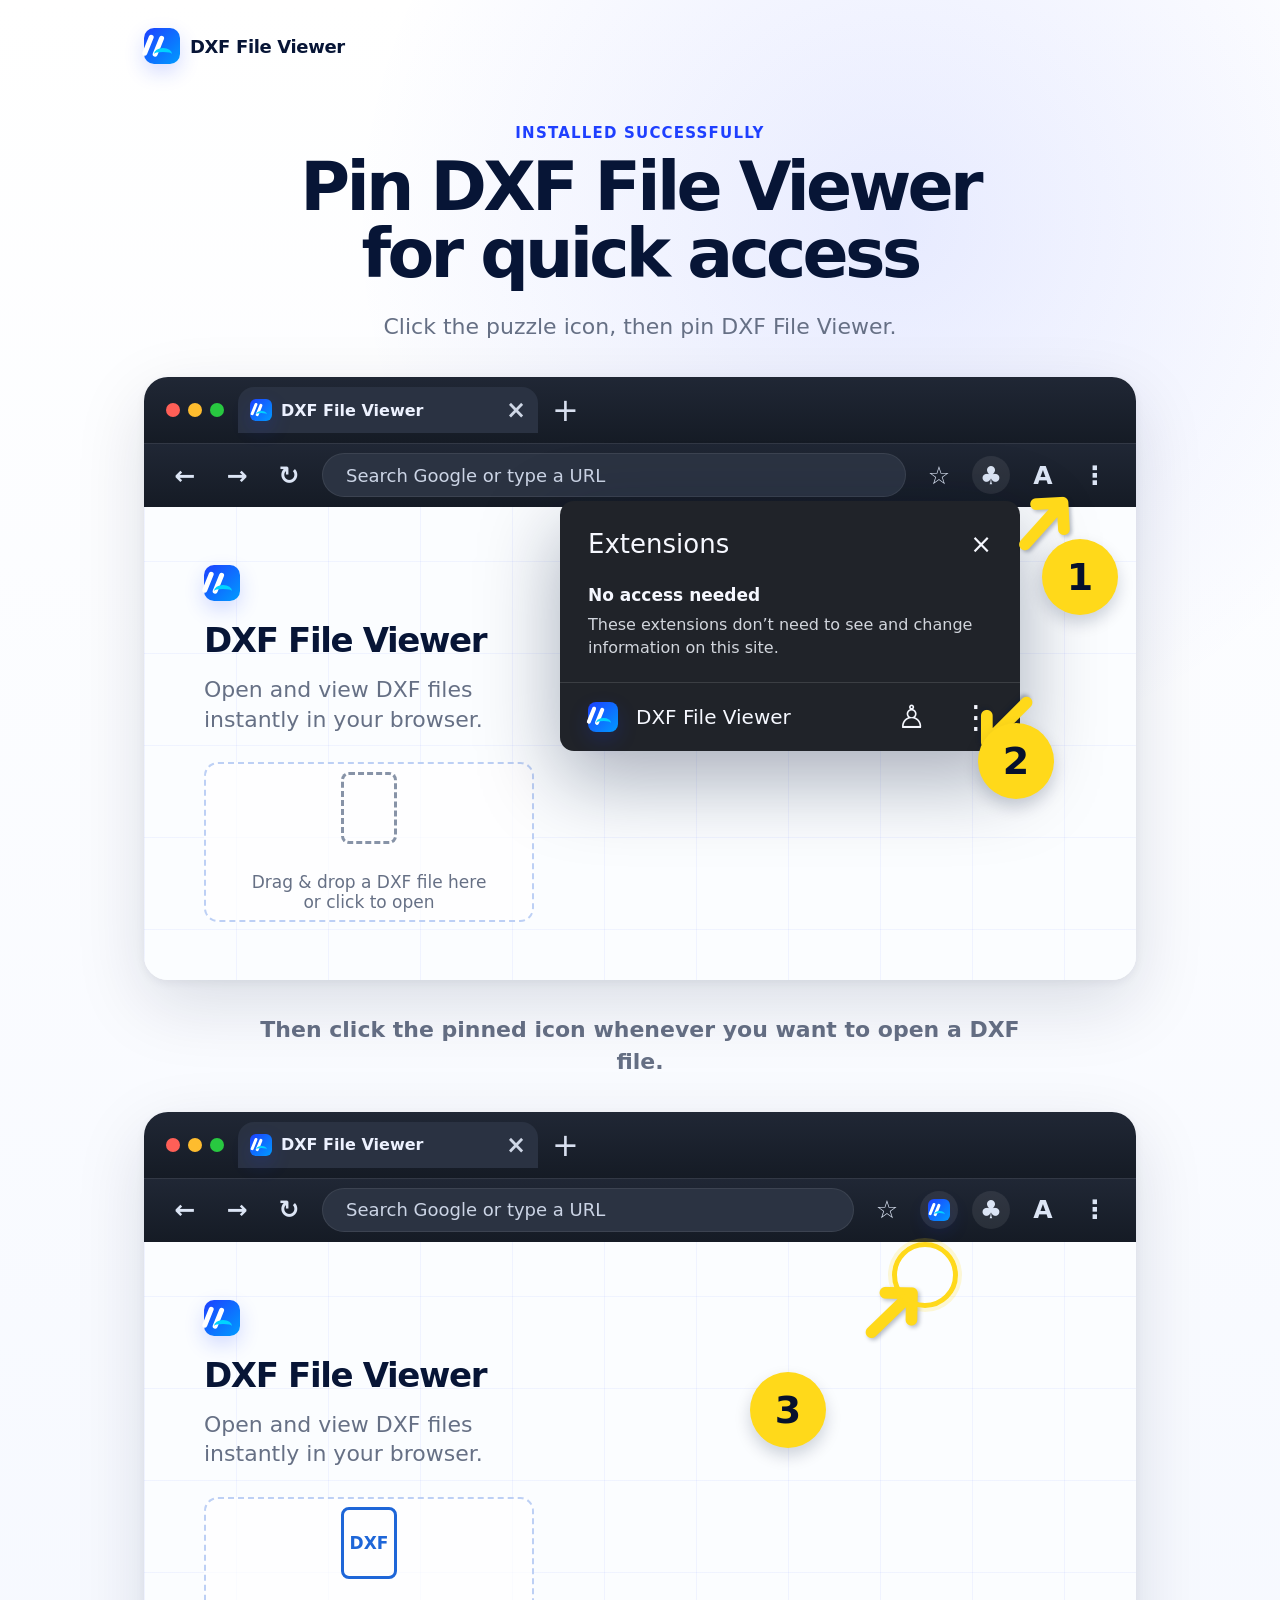
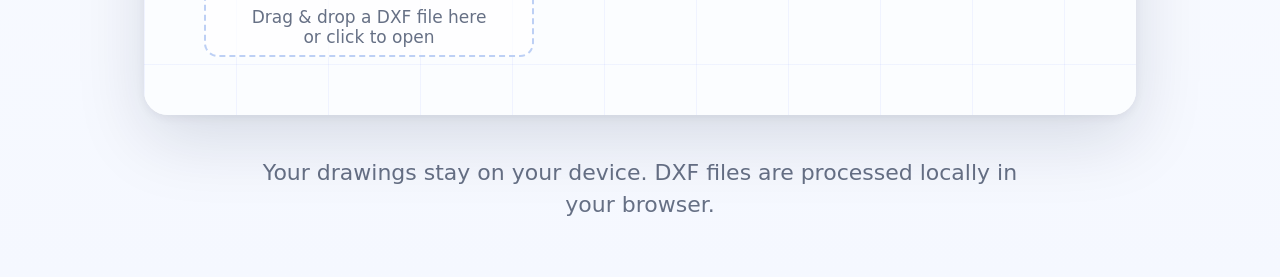
==== welcome/index.html @ 1ba6c3dc "Add DXF File Viewer welcome page" ====
<!doctype html>
<html lang="en">
  <head>
    <meta charset="utf-8" />
    <meta name="viewport" content="width=device-width, initial-scale=1" />
    <meta
      name="description"
      content="Pin DXF File Viewer in Chrome and open DXF drawings faster."
    />
    <title>DXF File Viewer is ready</title>
    <link rel="stylesheet" href="./styles.css" />
  </head>
  <body>
    <main class="page">
      <header class="topbar" aria-label="DXF File Viewer">
        <span class="app-icon" aria-hidden="true"></span>
        <span class="topbar__name">DXF File Viewer</span>
      </header>

      <section class="hero" aria-labelledby="welcome-title">
        <p class="eyebrow">Installed successfully</p>
        <h1 id="welcome-title">Pin DXF File Viewer for quick access</h1>
        <p class="subtitle">
          Click the puzzle icon, then pin DXF File Viewer.
        </p>
      </section>

      <section class="steps" aria-label="How to pin DXF File Viewer">
        <figure class="step" aria-label="Click the puzzle icon, then pin DXF File Viewer">
          <div class="browser browser--menu">
            <div class="chrome-frame">
              <div class="traffic-lights">
                <span></span>
                <span></span>
                <span></span>
              </div>
              <div class="tab">
                <span class="app-icon app-icon--tiny"></span>
                <span>DXF File Viewer</span>
                <span class="tab__close">×</span>
              </div>
              <span class="new-tab">+</span>
            </div>

            <div class="toolbar">
              <span class="nav">←</span>
              <span class="nav">→</span>
              <span class="nav">↻</span>
              <div class="address">Search Google or type a URL</div>
              <span class="toolbar-icon">☆</span>
              <span class="toolbar-icon toolbar-icon--puzzle">♣</span>
              <span class="toolbar-icon">A</span>
              <span class="toolbar-icon">⋮</span>
            </div>

            <div class="mock-page">
              <div class="mock-page__copy">
                <span class="app-icon"></span>
                <h2>DXF File Viewer</h2>
                <p>Open and view DXF files instantly in your browser.</p>
                <div class="drop-card">
                  <span class="file-glyph"></span>
                  <span>Drag &amp; drop a DXF file here<br />or click to open</span>
                </div>
              </div>
            </div>

            <div class="extensions-menu">
              <div class="extensions-menu__title">
                <span>Extensions</span>
                <span>×</span>
              </div>
              <strong>No access needed</strong>
              <p>These extensions don’t need to see and change information on this site.</p>
              <div class="extension-row">
                <span class="app-icon app-icon--small"></span>
                <span>DXF File Viewer</span>
                <span class="pin-icon">♙</span>
                <span class="kebab">⋮</span>
              </div>
            </div>

            <span class="arrow arrow--one">➜</span>
            <span class="badge badge--one">1</span>
            <span class="arrow arrow--two">➜</span>
            <span class="badge badge--two">2</span>
          </div>
        </figure>

        <p class="step-caption">
          Then click the pinned icon whenever you want to open a DXF file.
        </p>

        <figure class="step" aria-label="Click the pinned DXF File Viewer icon">
          <div class="browser browser--pinned">
            <div class="chrome-frame">
              <div class="traffic-lights">
                <span></span>
                <span></span>
                <span></span>
              </div>
              <div class="tab">
                <span class="app-icon app-icon--tiny"></span>
                <span>DXF File Viewer</span>
                <span class="tab__close">×</span>
              </div>
              <span class="new-tab">+</span>
            </div>

            <div class="toolbar">
              <span class="nav">←</span>
              <span class="nav">→</span>
              <span class="nav">↻</span>
              <div class="address">Search Google or type a URL</div>
              <span class="toolbar-icon">☆</span>
              <span class="toolbar-icon toolbar-icon--app">
                <span class="app-icon app-icon--tiny"></span>
              </span>
              <span class="toolbar-icon toolbar-icon--puzzle">♣</span>
              <span class="toolbar-icon">A</span>
              <span class="toolbar-icon">⋮</span>
            </div>

            <div class="mock-page mock-page--wide">
              <div class="mock-page__copy">
                <span class="app-icon"></span>
                <h2>DXF File Viewer</h2>
                <p>Open and view DXF files instantly in your browser.</p>
                <div class="drop-card">
                  <span class="file-glyph file-glyph--dxf">DXF</span>
                  <span>Drag &amp; drop a DXF file here<br />or click to open</span>
                </div>
              </div>
            </div>

            <span class="arrow arrow--three">➜</span>
            <span class="badge badge--three">3</span>
            <span class="highlight-ring"></span>
          </div>
        </figure>
      </section>

      <footer class="privacy-note">
        Your drawings stay on your device. DXF files are processed locally in
        your browser.
      </footer>
    </main>
  </body>
</html>
---- welcome/styles.css ----
:root {
  color: #071536;
  background: #f7f9ff;
  font-family:
    Inter, ui-sans-serif, system-ui, -apple-system, BlinkMacSystemFont, "Segoe UI",
    sans-serif;
}

* {
  box-sizing: border-box;
}

body {
  margin: 0;
  min-width: 320px;
  background:
    radial-gradient(circle at 70% 12%, rgba(30, 63, 255, 0.1), transparent 34rem),
    linear-gradient(180deg, #ffffff 0%, #f5f8ff 100%);
}

.page {
  width: min(100%, 1040px);
  margin: 0 auto;
  padding: 24px 24px 56px;
}

.topbar {
  display: flex;
  align-items: center;
  gap: 10px;
  min-height: 44px;
}

.topbar__name {
  font-size: 18px;
  font-weight: 800;
  letter-spacing: -0.02em;
}

.hero {
  max-width: 760px;
  margin: 56px auto 34px;
  text-align: center;
}

.eyebrow {
  margin: 0 0 12px;
  color: #1e3fff;
  font-size: 15px;
  font-weight: 800;
  letter-spacing: 0.08em;
  text-transform: uppercase;
}

h1 {
  margin: 0;
  color: #071536;
  font-size: clamp(42px, 6vw, 68px);
  line-height: 0.98;
  font-weight: 900;
  letter-spacing: -0.055em;
}

.subtitle,
.step-caption,
.privacy-note {
  color: #667085;
  font-size: clamp(18px, 2vw, 22px);
  line-height: 1.45;
}

.subtitle {
  margin: 24px auto 0;
}

.steps {
  display: grid;
  gap: 34px;
}

.step {
  position: relative;
  margin: 0;
  border-radius: 24px;
  overflow: hidden;
  background: #ffffff;
  box-shadow:
    0 24px 70px rgba(7, 21, 54, 0.13),
    0 3px 10px rgba(7, 21, 54, 0.06);
}

.step-caption {
  margin: 0 auto;
  max-width: 760px;
  text-align: center;
  font-weight: 700;
}

.privacy-note {
  margin: 42px auto 0;
  max-width: 760px;
  text-align: center;
}

.app-icon {
  position: relative;
  display: inline-block;
  width: 36px;
  height: 36px;
  flex: 0 0 auto;
  border-radius: 10px;
  background: linear-gradient(135deg, #1e3fff 0%, #009bff 100%);
  box-shadow: 0 8px 20px rgba(30, 63, 255, 0.18);
}

.app-icon::before,
.app-icon::after {
  position: absolute;
  content: "";
  background: #ffffff;
}

.app-icon::before {
  top: 8px;
  left: 16px;
  width: 5px;
  height: 22px;
  border-radius: 4px;
  transform: rotate(22deg);
  transform-origin: top center;
  box-shadow: -10px 3px 0 #ffffff;
}

.app-icon::after {
  top: 20px;
  left: 10px;
  width: 18px;
  height: 8px;
  border-top: 4px solid #00d4ff;
  border-radius: 50% 50% 0 0;
  background: transparent;
}

.app-icon--small {
  width: 30px;
  height: 30px;
  border-radius: 8px;
}

.app-icon--tiny {
  width: 22px;
  height: 22px;
  border-radius: 6px;
}

.app-icon--small::before {
  top: 6px;
  left: 13px;
  width: 4px;
  height: 18px;
  box-shadow: -8px 2px 0 #ffffff;
}

.app-icon--small::after {
  top: 16px;
  left: 8px;
  width: 15px;
  height: 7px;
  border-top-width: 3px;
}

.app-icon--tiny::before {
  top: 5px;
  left: 10px;
  width: 3px;
  height: 13px;
  box-shadow: -5px 1px 0 #ffffff;
}

.app-icon--tiny::after {
  top: 12px;
  left: 6px;
  width: 11px;
  height: 5px;
  border-top-width: 2px;
}

.browser {
  position: relative;
  min-height: 560px;
  overflow: hidden;
  background:
    linear-gradient(90deg, rgba(30, 63, 255, 0.05) 1px, transparent 1px) 0 0 / 92px
      92px,
    linear-gradient(rgba(30, 63, 255, 0.05) 1px, transparent 1px) 0 0 / 92px
      92px,
    #fbfdff;
}

.chrome-frame,
.toolbar {
  display: flex;
  align-items: center;
  color: #edf2ff;
  background: linear-gradient(180deg, #202735 0%, #151b25 100%);
}

.chrome-frame {
  gap: 14px;
  height: 66px;
  padding: 0 22px;
}

.traffic-lights {
  display: flex;
  gap: 8px;
}

.traffic-lights span {
  width: 14px;
  height: 14px;
  border-radius: 50%;
}

.traffic-lights span:nth-child(1) {
  background: #ff5f57;
}

.traffic-lights span:nth-child(2) {
  background: #febc2e;
}

.traffic-lights span:nth-child(3) {
  background: #28c840;
}

.tab {
  display: flex;
  align-items: center;
  gap: 9px;
  width: 300px;
  height: 46px;
  padding: 0 12px;
  border-radius: 16px 16px 0 0;
  color: #edf2ff;
  background: #2a3242;
  font-size: 16px;
  font-weight: 600;
}

.tab__close {
  margin-left: auto;
  color: #cfd7e6;
  font-size: 24px;
}

.new-tab {
  color: #d8dfef;
  font-size: 32px;
}

.toolbar {
  gap: 14px;
  height: 64px;
  padding: 0 22px;
  box-shadow: 0 1px 0 rgba(255, 255, 255, 0.08) inset;
}

.nav,
.toolbar-icon {
  display: grid;
  place-items: center;
  width: 38px;
  height: 38px;
  color: #dce5f5;
  font-size: 25px;
  font-weight: 800;
}

.address {
  display: flex;
  align-items: center;
  height: 44px;
  flex: 1;
  padding: 0 24px;
  border-radius: 24px;
  color: #cbd4e5;
  background: #2b3342;
  font-size: 18px;
  box-shadow: 0 0 0 1px rgba(255, 255, 255, 0.08) inset;
}

.toolbar-icon--puzzle,
.toolbar-icon--app {
  border-radius: 50%;
  background: rgba(255, 255, 255, 0.08);
}

.mock-page {
  min-height: 430px;
  padding: 58px 60px;
  color: #071536;
}

.mock-page__copy {
  max-width: 360px;
}

.mock-page h2 {
  margin: 18px 0 16px;
  font-size: 34px;
  line-height: 1.05;
  letter-spacing: -0.04em;
}

.mock-page p {
  margin: 0 0 28px;
  color: #667085;
  font-size: 22px;
  line-height: 1.35;
}

.drop-card {
  display: grid;
  place-items: center;
  gap: 12px;
  width: 330px;
  min-height: 160px;
  border: 2px dashed #bdd0f5;
  border-radius: 14px;
  color: #667085;
  text-align: center;
  font-size: 17px;
  background: rgba(255, 255, 255, 0.65);
}

.file-glyph {
  display: block;
  width: 56px;
  height: 72px;
  border: 3px dashed #8793a7;
  border-radius: 8px;
}

.file-glyph--dxf {
  display: grid;
  place-items: center;
  border-style: solid;
  border-color: #1e66d8;
  color: #1e66d8;
  font-weight: 900;
}

.extensions-menu {
  position: absolute;
  top: 124px;
  right: 116px;
  width: 460px;
  padding: 28px;
  border-radius: 14px;
  color: #f6f8ff;
  background: #202329;
  box-shadow: 0 28px 80px rgba(7, 21, 54, 0.34);
}

.extensions-menu__title,
.extension-row {
  display: flex;
  align-items: center;
}

.extensions-menu__title {
  justify-content: space-between;
  margin-bottom: 26px;
  font-size: 26px;
}

.extensions-menu strong {
  display: block;
  margin-bottom: 8px;
  font-size: 17px;
}

.extensions-menu p {
  margin: 0 0 22px;
  color: #d1d5dc;
  font-size: 16px;
  line-height: 1.45;
}

.extension-row {
  gap: 18px;
  margin: 0 -28px -28px;
  padding: 18px 28px;
  border-top: 1px solid rgba(255, 255, 255, 0.12);
  font-size: 20px;
}

.pin-icon,
.kebab {
  margin-left: auto;
  color: #f6f8ff;
  font-size: 32px;
  line-height: 1;
}

.kebab {
  margin-left: 16px;
}

.arrow,
.badge,
.highlight-ring {
  position: absolute;
  z-index: 3;
}

.arrow {
  color: #ffd91a;
  font-size: 96px;
  font-weight: 900;
  line-height: 1;
  text-shadow: 0 3px 4px rgba(7, 21, 54, 0.28);
}

.badge {
  display: grid;
  place-items: center;
  width: 76px;
  height: 76px;
  border-radius: 50%;
  color: #06112d;
  background: #ffd91a;
  font-size: 38px;
  font-weight: 900;
  box-shadow: 0 8px 16px rgba(7, 21, 54, 0.18);
}

.arrow--one {
  top: 96px;
  right: 54px;
  transform: rotate(-48deg);
}

.badge--one {
  top: 162px;
  right: 18px;
}

.arrow--two {
  top: 300px;
  right: 88px;
  transform: rotate(135deg);
}

.badge--two {
  top: 346px;
  right: 82px;
}

.arrow--three {
  top: 150px;
  right: 206px;
  transform: rotate(-44deg);
}

.badge--three {
  top: 260px;
  right: 310px;
}

.highlight-ring {
  top: 130px;
  right: 178px;
  width: 66px;
  height: 66px;
  border: 5px solid #ffd91a;
  border-radius: 50%;
  box-shadow: 0 0 0 4px rgba(255, 217, 26, 0.18);
}

@media (max-width: 640px) {
  .page {
    padding: 18px 14px 36px;
  }

  .hero {
    margin: 38px auto 24px;
  }

  .steps {
    gap: 24px;
  }

  .step {
    border-radius: 16px;
  }

  .browser {
    min-height: 420px;
    transform-origin: top left;
  }

  .chrome-frame,
  .toolbar {
    padding-inline: 12px;
  }

  .tab {
    width: 210px;
  }

  .mock-page {
    padding: 32px 24px;
  }

  .extensions-menu {
    right: 20px;
    width: 360px;
  }
}
:root {
  color: #071536;
  background: #f7f9ff;
  font-family:
    Inter, ui-sans-serif, system-ui, -apple-system, BlinkMacSystemFont, "Segoe UI",
    sans-serif;
}

* {
  box-sizing: border-box;
}

body {
  margin: 0;
  min-width: 320px;
  background:
    radial-gradient(circle at 70% 12%, rgba(30, 63, 255, 0.1), transparent 34rem),
    linear-gradient(180deg, #ffffff 0%, #f5f8ff 100%);
}

.page {
  width: min(100%, 1040px);
  margin: 0 auto;
  padding: 24px 24px 56px;
}

.topbar {
  display: flex;
  align-items: center;
  gap: 10px;
  min-height: 44px;
}

.topbar__name {
  font-size: 18px;
  font-weight: 800;
  letter-spacing: -0.02em;
}

.hero {
  max-width: 760px;
  margin: 56px auto 34px;
  text-align: center;
}

.eyebrow {
  margin: 0 0 12px;
  color: #1e3fff;
  font-size: 15px;
  font-weight: 800;
  letter-spacing: 0.08em;
  text-transform: uppercase;
}

h1 {
  margin: 0;
  color: #071536;
  font-size: clamp(42px, 6vw, 68px);
  line-height: 0.98;
  font-weight: 900;
  letter-spacing: -0.055em;
}

.subtitle,
.step-caption,
.privacy-note {
  color: #667085;
  font-size: clamp(18px, 2vw, 22px);
  line-height: 1.45;
}

.subtitle {
  margin: 24px auto 0;
}

.steps {
  display: grid;
  gap: 34px;
}

.step {
  position: relative;
  margin: 0;
  border-radius: 24px;
  overflow: hidden;
  background: #ffffff;
  box-shadow:
    0 24px 70px rgba(7, 21, 54, 0.13),
    0 3px 10px rgba(7, 21, 54, 0.06);
}

.step-caption {
  margin: 0 auto;
  max-width: 760px;
  text-align: center;
  font-weight: 700;
}

.privacy-note {
  margin: 42px auto 0;
  max-width: 760px;
  text-align: center;
}

.app-icon {
  position: relative;
  display: inline-block;
  width: 36px;
  height: 36px;
  flex: 0 0 auto;
  border-radius: 10px;
  background: linear-gradient(135deg, #1e3fff 0%, #009bff 100%);
  box-shadow: 0 8px 20px rgba(30, 63, 255, 0.18);
}

.app-icon::before,
.app-icon::after {
  position: absolute;
  content: "";
  background: #ffffff;
}

.app-icon::before {
  top: 8px;
  left: 16px;
  width: 5px;
  height: 22px;
  border-radius: 4px;
  transform: rotate(22deg);
  transform-origin: top center;
  box-shadow: -10px 3px 0 #ffffff;
}

.app-icon::after {
  top: 20px;
  left: 10px;
  width: 18px;
  height: 8px;
  border-top: 4px solid #00d4ff;
  border-radius: 50% 50% 0 0;
  background: transparent;
}

.app-icon--small {
  width: 30px;
  height: 30px;
  border-radius: 8px;
}

.app-icon--tiny {
  width: 22px;
  height: 22px;
  border-radius: 6px;
}

.app-icon--small::before {
  top: 6px;
  left: 13px;
  width: 4px;
  height: 18px;
  box-shadow: -8px 2px 0 #ffffff;
}

.app-icon--small::after {
  top: 16px;
  left: 8px;
  width: 15px;
  height: 7px;
  border-top-width: 3px;
}

.app-icon--tiny::before {
  top: 5px;
  left: 10px;
  width: 3px;
  height: 13px;
  box-shadow: -5px 1px 0 #ffffff;
}

.app-icon--tiny::after {
  top: 12px;
  left: 6px;
  width: 11px;
  height: 5px;
  border-top-width: 2px;
}

.browser {
  position: relative;
  min-height: 560px;
  overflow: hidden;
  background:
    linear-gradient(90deg, rgba(30, 63, 255, 0.05) 1px, transparent 1px) 0 0 / 92px
      92px,
    linear-gradient(rgba(30, 63, 255, 0.05) 1px, transparent 1px) 0 0 / 92px
      92px,
    #fbfdff;
}

.chrome-frame,
.toolbar {
  display: flex;
  align-items: center;
  color: #edf2ff;
  background: linear-gradient(180deg, #202735 0%, #151b25 100%);
}

.chrome-frame {
  gap: 14px;
  height: 66px;
  padding: 0 22px;
}

.traffic-lights {
  display: flex;
  gap: 8px;
}

.traffic-lights span {
  width: 14px;
  height: 14px;
  border-radius: 50%;
}

.traffic-lights span:nth-child(1) {
  background: #ff5f57;
}

.traffic-lights span:nth-child(2) {
  background: #febc2e;
}

.traffic-lights span:nth-child(3) {
  background: #28c840;
}

.tab {
  display: flex;
  align-items: center;
  gap: 9px;
  width: 300px;
  height: 46px;
  padding: 0 12px;
  border-radius: 16px 16px 0 0;
  color: #edf2ff;
  background: #2a3242;
  font-size: 16px;
  font-weight: 600;
}

.tab__close {
  margin-left: auto;
  color: #cfd7e6;
  font-size: 24px;
}

.new-tab {
  color: #d8dfef;
  font-size: 32px;
}

.toolbar {
  gap: 14px;
  height: 64px;
  padding: 0 22px;
  box-shadow: 0 1px 0 rgba(255, 255, 255, 0.08) inset;
}

.nav,
.toolbar-icon {
  display: grid;
  place-items: center;
  width: 38px;
  height: 38px;
  color: #dce5f5;
  font-size: 25px;
  font-weight: 800;
}

.address {
  display: flex;
  align-items: center;
  height: 44px;
  flex: 1;
  padding: 0 24px;
  border-radius: 24px;
  color: #cbd4e5;
  background: #2b3342;
  font-size: 18px;
  box-shadow: 0 0 0 1px rgba(255, 255, 255, 0.08) inset;
}

.toolbar-icon--puzzle,
.toolbar-icon--app {
  border-radius: 50%;
  background: rgba(255, 255, 255, 0.08);
}

.mock-page {
  min-height: 430px;
  padding: 58px 60px;
  color: #071536;
}

.mock-page__copy {
  max-width: 360px;
}

.mock-page h2 {
  margin: 18px 0 16px;
  font-size: 34px;
  line-height: 1.05;
  letter-spacing: -0.04em;
}

.mock-page p {
  margin: 0 0 28px;
  color: #667085;
  font-size: 22px;
  line-height: 1.35;
}

.drop-card {
  display: grid;
  place-items: center;
  gap: 12px;
  width: 330px;
  min-height: 160px;
  border: 2px dashed #bdd0f5;
  border-radius: 14px;
  color: #667085;
  text-align: center;
  font-size: 17px;
  background: rgba(255, 255, 255, 0.65);
}

.file-glyph {
  display: block;
  width: 56px;
  height: 72px;
  border: 3px dashed #8793a7;
  border-radius: 8px;
}

.file-glyph--dxf {
  display: grid;
  place-items: center;
  border-style: solid;
  border-color: #1e66d8;
  color: #1e66d8;
  font-weight: 900;
}

.extensions-menu {
  position: absolute;
  top: 124px;
  right: 116px;
  width: 460px;
  padding: 28px;
  border-radius: 14px;
  color: #f6f8ff;
  background: #202329;
  box-shadow: 0 28px 80px rgba(7, 21, 54, 0.34);
}

.extensions-menu__title,
.extension-row {
  display: flex;
  align-items: center;
}

.extensions-menu__title {
  justify-content: space-between;
  margin-bottom: 26px;
  font-size: 26px;
}

.extensions-menu strong {
  display: block;
  margin-bottom: 8px;
  font-size: 17px;
}

.extensions-menu p {
  margin: 0 0 22px;
  color: #d1d5dc;
  font-size: 16px;
  line-height: 1.45;
}

.extension-row {
  gap: 18px;
  margin: 0 -28px -28px;
  padding: 18px 28px;
  border-top: 1px solid rgba(255, 255, 255, 0.12);
  font-size: 20px;
}

.pin-icon,
.kebab {
  margin-left: auto;
  color: #f6f8ff;
  font-size: 32px;
  line-height: 1;
}

.kebab {
  margin-left: 16px;
}

.arrow,
.badge,
.highlight-ring {
  position: absolute;
  z-index: 3;
}

.arrow {
  color: #ffd91a;
  font-size: 96px;
  font-weight: 900;
  line-height: 1;
  text-shadow: 0 3px 4px rgba(7, 21, 54, 0.28);
}

.badge {
  display: grid;
  place-items: center;
  width: 76px;
  height: 76px;
  border-radius: 50%;
  color: #06112d;
  background: #ffd91a;
  font-size: 38px;
  font-weight: 900;
  box-shadow: 0 8px 16px rgba(7, 21, 54, 0.18);
}

.arrow--one {
  top: 96px;
  right: 54px;
  transform: rotate(-48deg);
}

.badge--one {
  top: 162px;
  right: 18px;
}

.arrow--two {
  top: 300px;
  right: 88px;
  transform: rotate(135deg);
}

.badge--two {
  top: 346px;
  right: 82px;
}

.arrow--three {
  top: 150px;
  right: 206px;
  transform: rotate(-44deg);
}

.badge--three {
  top: 260px;
  right: 310px;
}

.highlight-ring {
  top: 130px;
  right: 178px;
  width: 66px;
  height: 66px;
  border: 5px solid #ffd91a;
  border-radius: 50%;
  box-shadow: 0 0 0 4px rgba(255, 217, 26, 0.18);
}

@media (max-width: 640px) {
  .page {
    padding: 18px 14px 36px;
  }

  .hero {
    margin: 38px auto 24px;
  }

  .steps {
    gap: 24px;
  }

  .step {
    border-radius: 16px;
  }

  .browser {
    min-height: 420px;
    transform-origin: top left;
  }

  .chrome-frame,
  .toolbar {
    padding-inline: 12px;
  }

  .tab {
    width: 210px;
  }

  .mock-page {
    padding: 32px 24px;
  }

  .extensions-menu {
    right: 20px;
    width: 360px;
  }
}
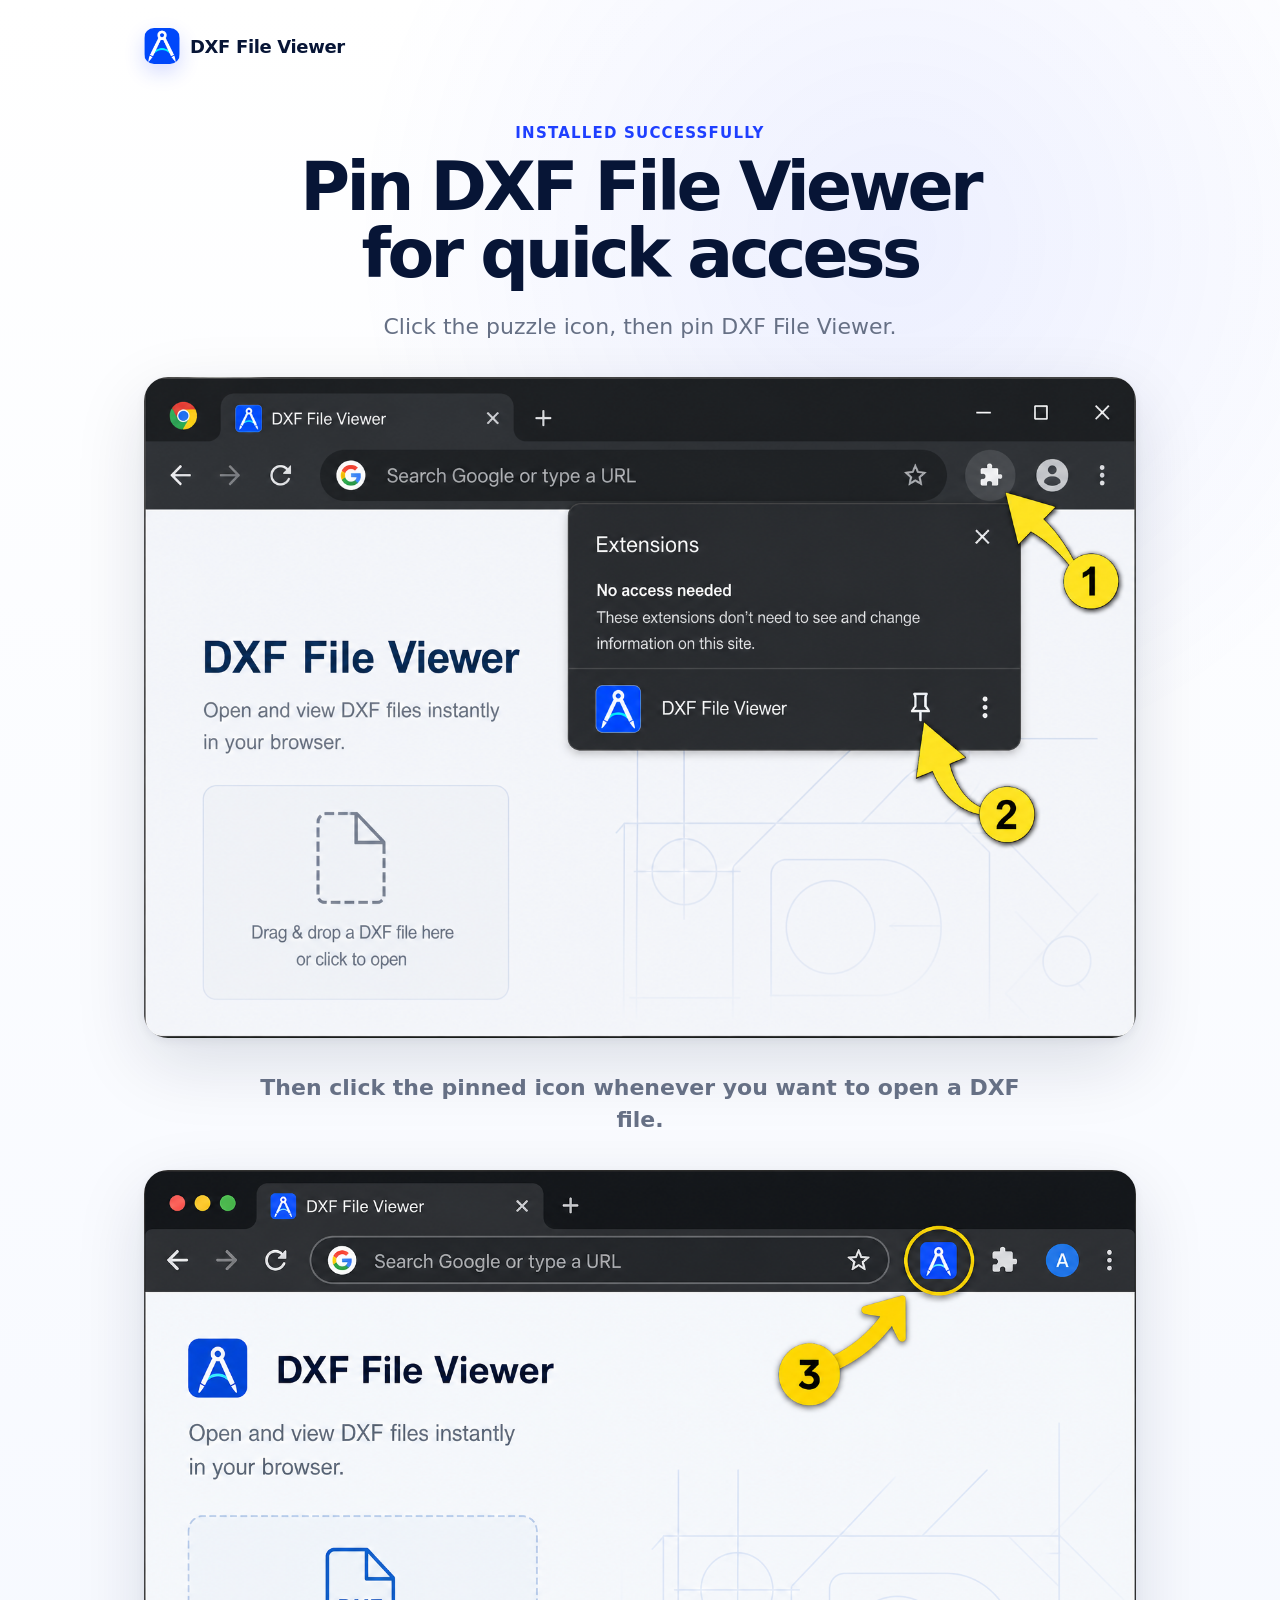
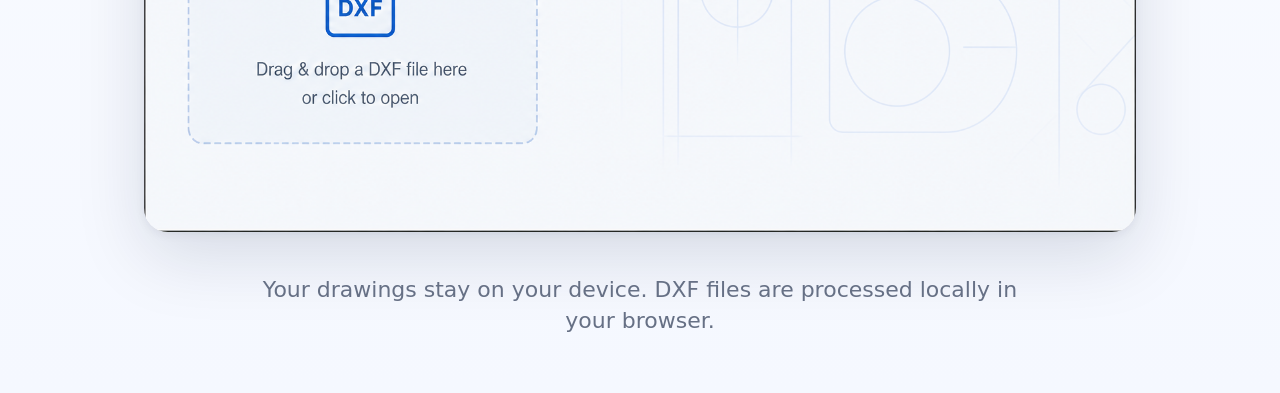
==== commit 35fc7a2f: "Use PNG instructional images on welcome page" ====
--- a/welcome/index.html
+++ b/welcome/index.html
@@ -13,136 +13,38 @@
   <body>
     <main class="page">
       <header class="topbar" aria-label="DXF File Viewer">
-        <span class="app-icon" aria-hidden="true"></span>
+        <img class="topbar__icon" src="./assets/icon-128.png" width="36" height="36" alt="" />
         <span class="topbar__name">DXF File Viewer</span>
       </header>
 
       <section class="hero" aria-labelledby="welcome-title">
         <p class="eyebrow">Installed successfully</p>
         <h1 id="welcome-title">Pin DXF File Viewer for quick access</h1>
-        <p class="subtitle">
-          Click the puzzle icon, then pin DXF File Viewer.
-        </p>
+        <p class="subtitle">Click the puzzle icon, then pin DXF File Viewer.</p>
       </section>
 
       <section class="steps" aria-label="How to pin DXF File Viewer">
-        <figure class="step" aria-label="Click the puzzle icon, then pin DXF File Viewer">
-          <div class="browser browser--menu">
-            <div class="chrome-frame">
-              <div class="traffic-lights">
-                <span></span>
-                <span></span>
-                <span></span>
-              </div>
-              <div class="tab">
-                <span class="app-icon app-icon--tiny"></span>
-                <span>DXF File Viewer</span>
-                <span class="tab__close">×</span>
-              </div>
-              <span class="new-tab">+</span>
-            </div>
-
-            <div class="toolbar">
-              <span class="nav">←</span>
-              <span class="nav">→</span>
-              <span class="nav">↻</span>
-              <div class="address">Search Google or type a URL</div>
-              <span class="toolbar-icon">☆</span>
-              <span class="toolbar-icon toolbar-icon--puzzle">♣</span>
-              <span class="toolbar-icon">A</span>
-              <span class="toolbar-icon">⋮</span>
-            </div>
-
-            <div class="mock-page">
-              <div class="mock-page__copy">
-                <span class="app-icon"></span>
-                <h2>DXF File Viewer</h2>
-                <p>Open and view DXF files instantly in your browser.</p>
-                <div class="drop-card">
-                  <span class="file-glyph"></span>
-                  <span>Drag &amp; drop a DXF file here<br />or click to open</span>
-                </div>
-              </div>
-            </div>
-
-            <div class="extensions-menu">
-              <div class="extensions-menu__title">
-                <span>Extensions</span>
-                <span>×</span>
-              </div>
-              <strong>No access needed</strong>
-              <p>These extensions don’t need to see and change information on this site.</p>
-              <div class="extension-row">
-                <span class="app-icon app-icon--small"></span>
-                <span>DXF File Viewer</span>
-                <span class="pin-icon">♙</span>
-                <span class="kebab">⋮</span>
-              </div>
-            </div>
-
-            <span class="arrow arrow--one">➜</span>
-            <span class="badge badge--one">1</span>
-            <span class="arrow arrow--two">➜</span>
-            <span class="badge badge--two">2</span>
-          </div>
+        <figure class="step">
+          <img
+            src="./assets/pin-extension.png"
+            alt="Chrome Extensions menu showing how to pin DXF File Viewer."
+          />
         </figure>
 
         <p class="step-caption">
           Then click the pinned icon whenever you want to open a DXF file.
         </p>
 
-        <figure class="step" aria-label="Click the pinned DXF File Viewer icon">
-          <div class="browser browser--pinned">
-            <div class="chrome-frame">
-              <div class="traffic-lights">
-                <span></span>
-                <span></span>
-                <span></span>
-              </div>
-              <div class="tab">
-                <span class="app-icon app-icon--tiny"></span>
-                <span>DXF File Viewer</span>
-                <span class="tab__close">×</span>
-              </div>
-              <span class="new-tab">+</span>
-            </div>
-
-            <div class="toolbar">
-              <span class="nav">←</span>
-              <span class="nav">→</span>
-              <span class="nav">↻</span>
-              <div class="address">Search Google or type a URL</div>
-              <span class="toolbar-icon">☆</span>
-              <span class="toolbar-icon toolbar-icon--app">
-                <span class="app-icon app-icon--tiny"></span>
-              </span>
-              <span class="toolbar-icon toolbar-icon--puzzle">♣</span>
-              <span class="toolbar-icon">A</span>
-              <span class="toolbar-icon">⋮</span>
-            </div>
-
-            <div class="mock-page mock-page--wide">
-              <div class="mock-page__copy">
-                <span class="app-icon"></span>
-                <h2>DXF File Viewer</h2>
-                <p>Open and view DXF files instantly in your browser.</p>
-                <div class="drop-card">
-                  <span class="file-glyph file-glyph--dxf">DXF</span>
-                  <span>Drag &amp; drop a DXF file here<br />or click to open</span>
-                </div>
-              </div>
-            </div>
-
-            <span class="arrow arrow--three">➜</span>
-            <span class="badge badge--three">3</span>
-            <span class="highlight-ring"></span>
-          </div>
+        <figure class="step">
+          <img
+            src="./assets/click-pinned-extension.png"
+            alt="Chrome toolbar showing the pinned DXF File Viewer icon."
+          />
         </figure>
       </section>
 
       <footer class="privacy-note">
-        Your drawings stay on your device. DXF files are processed locally in
-        your browser.
+        Your drawings stay on your device. DXF files are processed locally in your browser.
       </footer>
     </main>
   </body>
--- a/welcome/styles.css
+++ b/welcome/styles.css
@@ -1,9 +1,7 @@
 :root {
   color: #071536;
   background: #f7f9ff;
-  font-family:
-    Inter, ui-sans-serif, system-ui, -apple-system, BlinkMacSystemFont, "Segoe UI",
-    sans-serif;
+  font-family: Inter, ui-sans-serif, system-ui, -apple-system, BlinkMacSystemFont, "Segoe UI", sans-serif;
 }
 
 * {
@@ -14,7 +12,7 @@
   margin: 0;
   min-width: 320px;
   background:
-    radial-gradient(circle at 70% 12%, rgba(30, 63, 255, 0.1), transparent 34rem),
+    radial-gradient(circle at 70% 12%, rgba(30, 63, 255, 0.08), transparent 34rem),
     linear-gradient(180deg, #ffffff 0%, #f5f8ff 100%);
 }
 
@@ -29,6 +27,11 @@
   align-items: center;
   gap: 10px;
   min-height: 44px;
+}
+
+.topbar__icon {
+  border-radius: 10px;
+  box-shadow: 0 8px 20px rgba(30, 63, 255, 0.18);
 }
 
 .topbar__name {
@@ -79,7 +82,6 @@
 }
 
 .step {
-  position: relative;
   margin: 0;
   border-radius: 24px;
   overflow: hidden;
@@ -87,6 +89,12 @@
   box-shadow:
     0 24px 70px rgba(7, 21, 54, 0.13),
     0 3px 10px rgba(7, 21, 54, 0.06);
+}
+
+.step img {
+  display: block;
+  width: 100%;
+  height: auto;
 }
 
 .step-caption {
@@ -100,383 +108,6 @@
   margin: 42px auto 0;
   max-width: 760px;
   text-align: center;
-}
-
-.app-icon {
-  position: relative;
-  display: inline-block;
-  width: 36px;
-  height: 36px;
-  flex: 0 0 auto;
-  border-radius: 10px;
-  background: linear-gradient(135deg, #1e3fff 0%, #009bff 100%);
-  box-shadow: 0 8px 20px rgba(30, 63, 255, 0.18);
-}
-
-.app-icon::before,
-.app-icon::after {
-  position: absolute;
-  content: "";
-  background: #ffffff;
-}
-
-.app-icon::before {
-  top: 8px;
-  left: 16px;
-  width: 5px;
-  height: 22px;
-  border-radius: 4px;
-  transform: rotate(22deg);
-  transform-origin: top center;
-  box-shadow: -10px 3px 0 #ffffff;
-}
-
-.app-icon::after {
-  top: 20px;
-  left: 10px;
-  width: 18px;
-  height: 8px;
-  border-top: 4px solid #00d4ff;
-  border-radius: 50% 50% 0 0;
-  background: transparent;
-}
-
-.app-icon--small {
-  width: 30px;
-  height: 30px;
-  border-radius: 8px;
-}
-
-.app-icon--tiny {
-  width: 22px;
-  height: 22px;
-  border-radius: 6px;
-}
-
-.app-icon--small::before {
-  top: 6px;
-  left: 13px;
-  width: 4px;
-  height: 18px;
-  box-shadow: -8px 2px 0 #ffffff;
-}
-
-.app-icon--small::after {
-  top: 16px;
-  left: 8px;
-  width: 15px;
-  height: 7px;
-  border-top-width: 3px;
-}
-
-.app-icon--tiny::before {
-  top: 5px;
-  left: 10px;
-  width: 3px;
-  height: 13px;
-  box-shadow: -5px 1px 0 #ffffff;
-}
-
-.app-icon--tiny::after {
-  top: 12px;
-  left: 6px;
-  width: 11px;
-  height: 5px;
-  border-top-width: 2px;
-}
-
-.browser {
-  position: relative;
-  min-height: 560px;
-  overflow: hidden;
-  background:
-    linear-gradient(90deg, rgba(30, 63, 255, 0.05) 1px, transparent 1px) 0 0 / 92px
-      92px,
-    linear-gradient(rgba(30, 63, 255, 0.05) 1px, transparent 1px) 0 0 / 92px
-      92px,
-    #fbfdff;
-}
-
-.chrome-frame,
-.toolbar {
-  display: flex;
-  align-items: center;
-  color: #edf2ff;
-  background: linear-gradient(180deg, #202735 0%, #151b25 100%);
-}
-
-.chrome-frame {
-  gap: 14px;
-  height: 66px;
-  padding: 0 22px;
-}
-
-.traffic-lights {
-  display: flex;
-  gap: 8px;
-}
-
-.traffic-lights span {
-  width: 14px;
-  height: 14px;
-  border-radius: 50%;
-}
-
-.traffic-lights span:nth-child(1) {
-  background: #ff5f57;
-}
-
-.traffic-lights span:nth-child(2) {
-  background: #febc2e;
-}
-
-.traffic-lights span:nth-child(3) {
-  background: #28c840;
-}
-
-.tab {
-  display: flex;
-  align-items: center;
-  gap: 9px;
-  width: 300px;
-  height: 46px;
-  padding: 0 12px;
-  border-radius: 16px 16px 0 0;
-  color: #edf2ff;
-  background: #2a3242;
-  font-size: 16px;
-  font-weight: 600;
-}
-
-.tab__close {
-  margin-left: auto;
-  color: #cfd7e6;
-  font-size: 24px;
-}
-
-.new-tab {
-  color: #d8dfef;
-  font-size: 32px;
-}
-
-.toolbar {
-  gap: 14px;
-  height: 64px;
-  padding: 0 22px;
-  box-shadow: 0 1px 0 rgba(255, 255, 255, 0.08) inset;
-}
-
-.nav,
-.toolbar-icon {
-  display: grid;
-  place-items: center;
-  width: 38px;
-  height: 38px;
-  color: #dce5f5;
-  font-size: 25px;
-  font-weight: 800;
-}
-
-.address {
-  display: flex;
-  align-items: center;
-  height: 44px;
-  flex: 1;
-  padding: 0 24px;
-  border-radius: 24px;
-  color: #cbd4e5;
-  background: #2b3342;
-  font-size: 18px;
-  box-shadow: 0 0 0 1px rgba(255, 255, 255, 0.08) inset;
-}
-
-.toolbar-icon--puzzle,
-.toolbar-icon--app {
-  border-radius: 50%;
-  background: rgba(255, 255, 255, 0.08);
-}
-
-.mock-page {
-  min-height: 430px;
-  padding: 58px 60px;
-  color: #071536;
-}
-
-.mock-page__copy {
-  max-width: 360px;
-}
-
-.mock-page h2 {
-  margin: 18px 0 16px;
-  font-size: 34px;
-  line-height: 1.05;
-  letter-spacing: -0.04em;
-}
-
-.mock-page p {
-  margin: 0 0 28px;
-  color: #667085;
-  font-size: 22px;
-  line-height: 1.35;
-}
-
-.drop-card {
-  display: grid;
-  place-items: center;
-  gap: 12px;
-  width: 330px;
-  min-height: 160px;
-  border: 2px dashed #bdd0f5;
-  border-radius: 14px;
-  color: #667085;
-  text-align: center;
-  font-size: 17px;
-  background: rgba(255, 255, 255, 0.65);
-}
-
-.file-glyph {
-  display: block;
-  width: 56px;
-  height: 72px;
-  border: 3px dashed #8793a7;
-  border-radius: 8px;
-}
-
-.file-glyph--dxf {
-  display: grid;
-  place-items: center;
-  border-style: solid;
-  border-color: #1e66d8;
-  color: #1e66d8;
-  font-weight: 900;
-}
-
-.extensions-menu {
-  position: absolute;
-  top: 124px;
-  right: 116px;
-  width: 460px;
-  padding: 28px;
-  border-radius: 14px;
-  color: #f6f8ff;
-  background: #202329;
-  box-shadow: 0 28px 80px rgba(7, 21, 54, 0.34);
-}
-
-.extensions-menu__title,
-.extension-row {
-  display: flex;
-  align-items: center;
-}
-
-.extensions-menu__title {
-  justify-content: space-between;
-  margin-bottom: 26px;
-  font-size: 26px;
-}
-
-.extensions-menu strong {
-  display: block;
-  margin-bottom: 8px;
-  font-size: 17px;
-}
-
-.extensions-menu p {
-  margin: 0 0 22px;
-  color: #d1d5dc;
-  font-size: 16px;
-  line-height: 1.45;
-}
-
-.extension-row {
-  gap: 18px;
-  margin: 0 -28px -28px;
-  padding: 18px 28px;
-  border-top: 1px solid rgba(255, 255, 255, 0.12);
-  font-size: 20px;
-}
-
-.pin-icon,
-.kebab {
-  margin-left: auto;
-  color: #f6f8ff;
-  font-size: 32px;
-  line-height: 1;
-}
-
-.kebab {
-  margin-left: 16px;
-}
-
-.arrow,
-.badge,
-.highlight-ring {
-  position: absolute;
-  z-index: 3;
-}
-
-.arrow {
-  color: #ffd91a;
-  font-size: 96px;
-  font-weight: 900;
-  line-height: 1;
-  text-shadow: 0 3px 4px rgba(7, 21, 54, 0.28);
-}
-
-.badge {
-  display: grid;
-  place-items: center;
-  width: 76px;
-  height: 76px;
-  border-radius: 50%;
-  color: #06112d;
-  background: #ffd91a;
-  font-size: 38px;
-  font-weight: 900;
-  box-shadow: 0 8px 16px rgba(7, 21, 54, 0.18);
-}
-
-.arrow--one {
-  top: 96px;
-  right: 54px;
-  transform: rotate(-48deg);
-}
-
-.badge--one {
-  top: 162px;
-  right: 18px;
-}
-
-.arrow--two {
-  top: 300px;
-  right: 88px;
-  transform: rotate(135deg);
-}
-
-.badge--two {
-  top: 346px;
-  right: 82px;
-}
-
-.arrow--three {
-  top: 150px;
-  right: 206px;
-  transform: rotate(-44deg);
-}
-
-.badge--three {
-  top: 260px;
-  right: 310px;
-}
-
-.highlight-ring {
-  top: 130px;
-  right: 178px;
-  width: 66px;
-  height: 66px;
-  border: 5px solid #ffd91a;
-  border-radius: 50%;
-  box-shadow: 0 0 0 4px rgba(255, 217, 26, 0.18);
 }
 
 @media (max-width: 640px) {
@@ -495,548 +126,4 @@
   .step {
     border-radius: 16px;
   }
-
-  .browser {
-    min-height: 420px;
-    transform-origin: top left;
-  }
-
-  .chrome-frame,
-  .toolbar {
-    padding-inline: 12px;
-  }
-
-  .tab {
-    width: 210px;
-  }
-
-  .mock-page {
-    padding: 32px 24px;
-  }
-
-  .extensions-menu {
-    right: 20px;
-    width: 360px;
-  }
 }
-:root {
-  color: #071536;
-  background: #f7f9ff;
-  font-family:
-    Inter, ui-sans-serif, system-ui, -apple-system, BlinkMacSystemFont, "Segoe UI",
-    sans-serif;
-}
-
-* {
-  box-sizing: border-box;
-}
-
-body {
-  margin: 0;
-  min-width: 320px;
-  background:
-    radial-gradient(circle at 70% 12%, rgba(30, 63, 255, 0.1), transparent 34rem),
-    linear-gradient(180deg, #ffffff 0%, #f5f8ff 100%);
-}
-
-.page {
-  width: min(100%, 1040px);
-  margin: 0 auto;
-  padding: 24px 24px 56px;
-}
-
-.topbar {
-  display: flex;
-  align-items: center;
-  gap: 10px;
-  min-height: 44px;
-}
-
-.topbar__name {
-  font-size: 18px;
-  font-weight: 800;
-  letter-spacing: -0.02em;
-}
-
-.hero {
-  max-width: 760px;
-  margin: 56px auto 34px;
-  text-align: center;
-}
-
-.eyebrow {
-  margin: 0 0 12px;
-  color: #1e3fff;
-  font-size: 15px;
-  font-weight: 800;
-  letter-spacing: 0.08em;
-  text-transform: uppercase;
-}
-
-h1 {
-  margin: 0;
-  color: #071536;
-  font-size: clamp(42px, 6vw, 68px);
-  line-height: 0.98;
-  font-weight: 900;
-  letter-spacing: -0.055em;
-}
-
-.subtitle,
-.step-caption,
-.privacy-note {
-  color: #667085;
-  font-size: clamp(18px, 2vw, 22px);
-  line-height: 1.45;
-}
-
-.subtitle {
-  margin: 24px auto 0;
-}
-
-.steps {
-  display: grid;
-  gap: 34px;
-}
-
-.step {
-  position: relative;
-  margin: 0;
-  border-radius: 24px;
-  overflow: hidden;
-  background: #ffffff;
-  box-shadow:
-    0 24px 70px rgba(7, 21, 54, 0.13),
-    0 3px 10px rgba(7, 21, 54, 0.06);
-}
-
-.step-caption {
-  margin: 0 auto;
-  max-width: 760px;
-  text-align: center;
-  font-weight: 700;
-}
-
-.privacy-note {
-  margin: 42px auto 0;
-  max-width: 760px;
-  text-align: center;
-}
-
-.app-icon {
-  position: relative;
-  display: inline-block;
-  width: 36px;
-  height: 36px;
-  flex: 0 0 auto;
-  border-radius: 10px;
-  background: linear-gradient(135deg, #1e3fff 0%, #009bff 100%);
-  box-shadow: 0 8px 20px rgba(30, 63, 255, 0.18);
-}
-
-.app-icon::before,
-.app-icon::after {
-  position: absolute;
-  content: "";
-  background: #ffffff;
-}
-
-.app-icon::before {
-  top: 8px;
-  left: 16px;
-  width: 5px;
-  height: 22px;
-  border-radius: 4px;
-  transform: rotate(22deg);
-  transform-origin: top center;
-  box-shadow: -10px 3px 0 #ffffff;
-}
-
-.app-icon::after {
-  top: 20px;
-  left: 10px;
-  width: 18px;
-  height: 8px;
-  border-top: 4px solid #00d4ff;
-  border-radius: 50% 50% 0 0;
-  background: transparent;
-}
-
-.app-icon--small {
-  width: 30px;
-  height: 30px;
-  border-radius: 8px;
-}
-
-.app-icon--tiny {
-  width: 22px;
-  height: 22px;
-  border-radius: 6px;
-}
-
-.app-icon--small::before {
-  top: 6px;
-  left: 13px;
-  width: 4px;
-  height: 18px;
-  box-shadow: -8px 2px 0 #ffffff;
-}
-
-.app-icon--small::after {
-  top: 16px;
-  left: 8px;
-  width: 15px;
-  height: 7px;
-  border-top-width: 3px;
-}
-
-.app-icon--tiny::before {
-  top: 5px;
-  left: 10px;
-  width: 3px;
-  height: 13px;
-  box-shadow: -5px 1px 0 #ffffff;
-}
-
-.app-icon--tiny::after {
-  top: 12px;
-  left: 6px;
-  width: 11px;
-  height: 5px;
-  border-top-width: 2px;
-}
-
-.browser {
-  position: relative;
-  min-height: 560px;
-  overflow: hidden;
-  background:
-    linear-gradient(90deg, rgba(30, 63, 255, 0.05) 1px, transparent 1px) 0 0 / 92px
-      92px,
-    linear-gradient(rgba(30, 63, 255, 0.05) 1px, transparent 1px) 0 0 / 92px
-      92px,
-    #fbfdff;
-}
-
-.chrome-frame,
-.toolbar {
-  display: flex;
-  align-items: center;
-  color: #edf2ff;
-  background: linear-gradient(180deg, #202735 0%, #151b25 100%);
-}
-
-.chrome-frame {
-  gap: 14px;
-  height: 66px;
-  padding: 0 22px;
-}
-
-.traffic-lights {
-  display: flex;
-  gap: 8px;
-}
-
-.traffic-lights span {
-  width: 14px;
-  height: 14px;
-  border-radius: 50%;
-}
-
-.traffic-lights span:nth-child(1) {
-  background: #ff5f57;
-}
-
-.traffic-lights span:nth-child(2) {
-  background: #febc2e;
-}
-
-.traffic-lights span:nth-child(3) {
-  background: #28c840;
-}
-
-.tab {
-  display: flex;
-  align-items: center;
-  gap: 9px;
-  width: 300px;
-  height: 46px;
-  padding: 0 12px;
-  border-radius: 16px 16px 0 0;
-  color: #edf2ff;
-  background: #2a3242;
-  font-size: 16px;
-  font-weight: 600;
-}
-
-.tab__close {
-  margin-left: auto;
-  color: #cfd7e6;
-  font-size: 24px;
-}
-
-.new-tab {
-  color: #d8dfef;
-  font-size: 32px;
-}
-
-.toolbar {
-  gap: 14px;
-  height: 64px;
-  padding: 0 22px;
-  box-shadow: 0 1px 0 rgba(255, 255, 255, 0.08) inset;
-}
-
-.nav,
-.toolbar-icon {
-  display: grid;
-  place-items: center;
-  width: 38px;
-  height: 38px;
-  color: #dce5f5;
-  font-size: 25px;
-  font-weight: 800;
-}
-
-.address {
-  display: flex;
-  align-items: center;
-  height: 44px;
-  flex: 1;
-  padding: 0 24px;
-  border-radius: 24px;
-  color: #cbd4e5;
-  background: #2b3342;
-  font-size: 18px;
-  box-shadow: 0 0 0 1px rgba(255, 255, 255, 0.08) inset;
-}
-
-.toolbar-icon--puzzle,
-.toolbar-icon--app {
-  border-radius: 50%;
-  background: rgba(255, 255, 255, 0.08);
-}
-
-.mock-page {
-  min-height: 430px;
-  padding: 58px 60px;
-  color: #071536;
-}
-
-.mock-page__copy {
-  max-width: 360px;
-}
-
-.mock-page h2 {
-  margin: 18px 0 16px;
-  font-size: 34px;
-  line-height: 1.05;
-  letter-spacing: -0.04em;
-}
-
-.mock-page p {
-  margin: 0 0 28px;
-  color: #667085;
-  font-size: 22px;
-  line-height: 1.35;
-}
-
-.drop-card {
-  display: grid;
-  place-items: center;
-  gap: 12px;
-  width: 330px;
-  min-height: 160px;
-  border: 2px dashed #bdd0f5;
-  border-radius: 14px;
-  color: #667085;
-  text-align: center;
-  font-size: 17px;
-  background: rgba(255, 255, 255, 0.65);
-}
-
-.file-glyph {
-  display: block;
-  width: 56px;
-  height: 72px;
-  border: 3px dashed #8793a7;
-  border-radius: 8px;
-}
-
-.file-glyph--dxf {
-  display: grid;
-  place-items: center;
-  border-style: solid;
-  border-color: #1e66d8;
-  color: #1e66d8;
-  font-weight: 900;
-}
-
-.extensions-menu {
-  position: absolute;
-  top: 124px;
-  right: 116px;
-  width: 460px;
-  padding: 28px;
-  border-radius: 14px;
-  color: #f6f8ff;
-  background: #202329;
-  box-shadow: 0 28px 80px rgba(7, 21, 54, 0.34);
-}
-
-.extensions-menu__title,
-.extension-row {
-  display: flex;
-  align-items: center;
-}
-
-.extensions-menu__title {
-  justify-content: space-between;
-  margin-bottom: 26px;
-  font-size: 26px;
-}
-
-.extensions-menu strong {
-  display: block;
-  margin-bottom: 8px;
-  font-size: 17px;
-}
-
-.extensions-menu p {
-  margin: 0 0 22px;
-  color: #d1d5dc;
-  font-size: 16px;
-  line-height: 1.45;
-}
-
-.extension-row {
-  gap: 18px;
-  margin: 0 -28px -28px;
-  padding: 18px 28px;
-  border-top: 1px solid rgba(255, 255, 255, 0.12);
-  font-size: 20px;
-}
-
-.pin-icon,
-.kebab {
-  margin-left: auto;
-  color: #f6f8ff;
-  font-size: 32px;
-  line-height: 1;
-}
-
-.kebab {
-  margin-left: 16px;
-}
-
-.arrow,
-.badge,
-.highlight-ring {
-  position: absolute;
-  z-index: 3;
-}
-
-.arrow {
-  color: #ffd91a;
-  font-size: 96px;
-  font-weight: 900;
-  line-height: 1;
-  text-shadow: 0 3px 4px rgba(7, 21, 54, 0.28);
-}
-
-.badge {
-  display: grid;
-  place-items: center;
-  width: 76px;
-  height: 76px;
-  border-radius: 50%;
-  color: #06112d;
-  background: #ffd91a;
-  font-size: 38px;
-  font-weight: 900;
-  box-shadow: 0 8px 16px rgba(7, 21, 54, 0.18);
-}
-
-.arrow--one {
-  top: 96px;
-  right: 54px;
-  transform: rotate(-48deg);
-}
-
-.badge--one {
-  top: 162px;
-  right: 18px;
-}
-
-.arrow--two {
-  top: 300px;
-  right: 88px;
-  transform: rotate(135deg);
-}
-
-.badge--two {
-  top: 346px;
-  right: 82px;
-}
-
-.arrow--three {
-  top: 150px;
-  right: 206px;
-  transform: rotate(-44deg);
-}
-
-.badge--three {
-  top: 260px;
-  right: 310px;
-}
-
-.highlight-ring {
-  top: 130px;
-  right: 178px;
-  width: 66px;
-  height: 66px;
-  border: 5px solid #ffd91a;
-  border-radius: 50%;
-  box-shadow: 0 0 0 4px rgba(255, 217, 26, 0.18);
-}
-
-@media (max-width: 640px) {
-  .page {
-    padding: 18px 14px 36px;
-  }
-
-  .hero {
-    margin: 38px auto 24px;
-  }
-
-  .steps {
-    gap: 24px;
-  }
-
-  .step {
-    border-radius: 16px;
-  }
-
-  .browser {
-    min-height: 420px;
-    transform-origin: top left;
-  }
-
-  .chrome-frame,
-  .toolbar {
-    padding-inline: 12px;
-  }
-
-  .tab {
-    width: 210px;
-  }
-
-  .mock-page {
-    padding: 32px 24px;
-  }
-
-  .extensions-menu {
-    right: 20px;
-    width: 360px;
-  }
-}
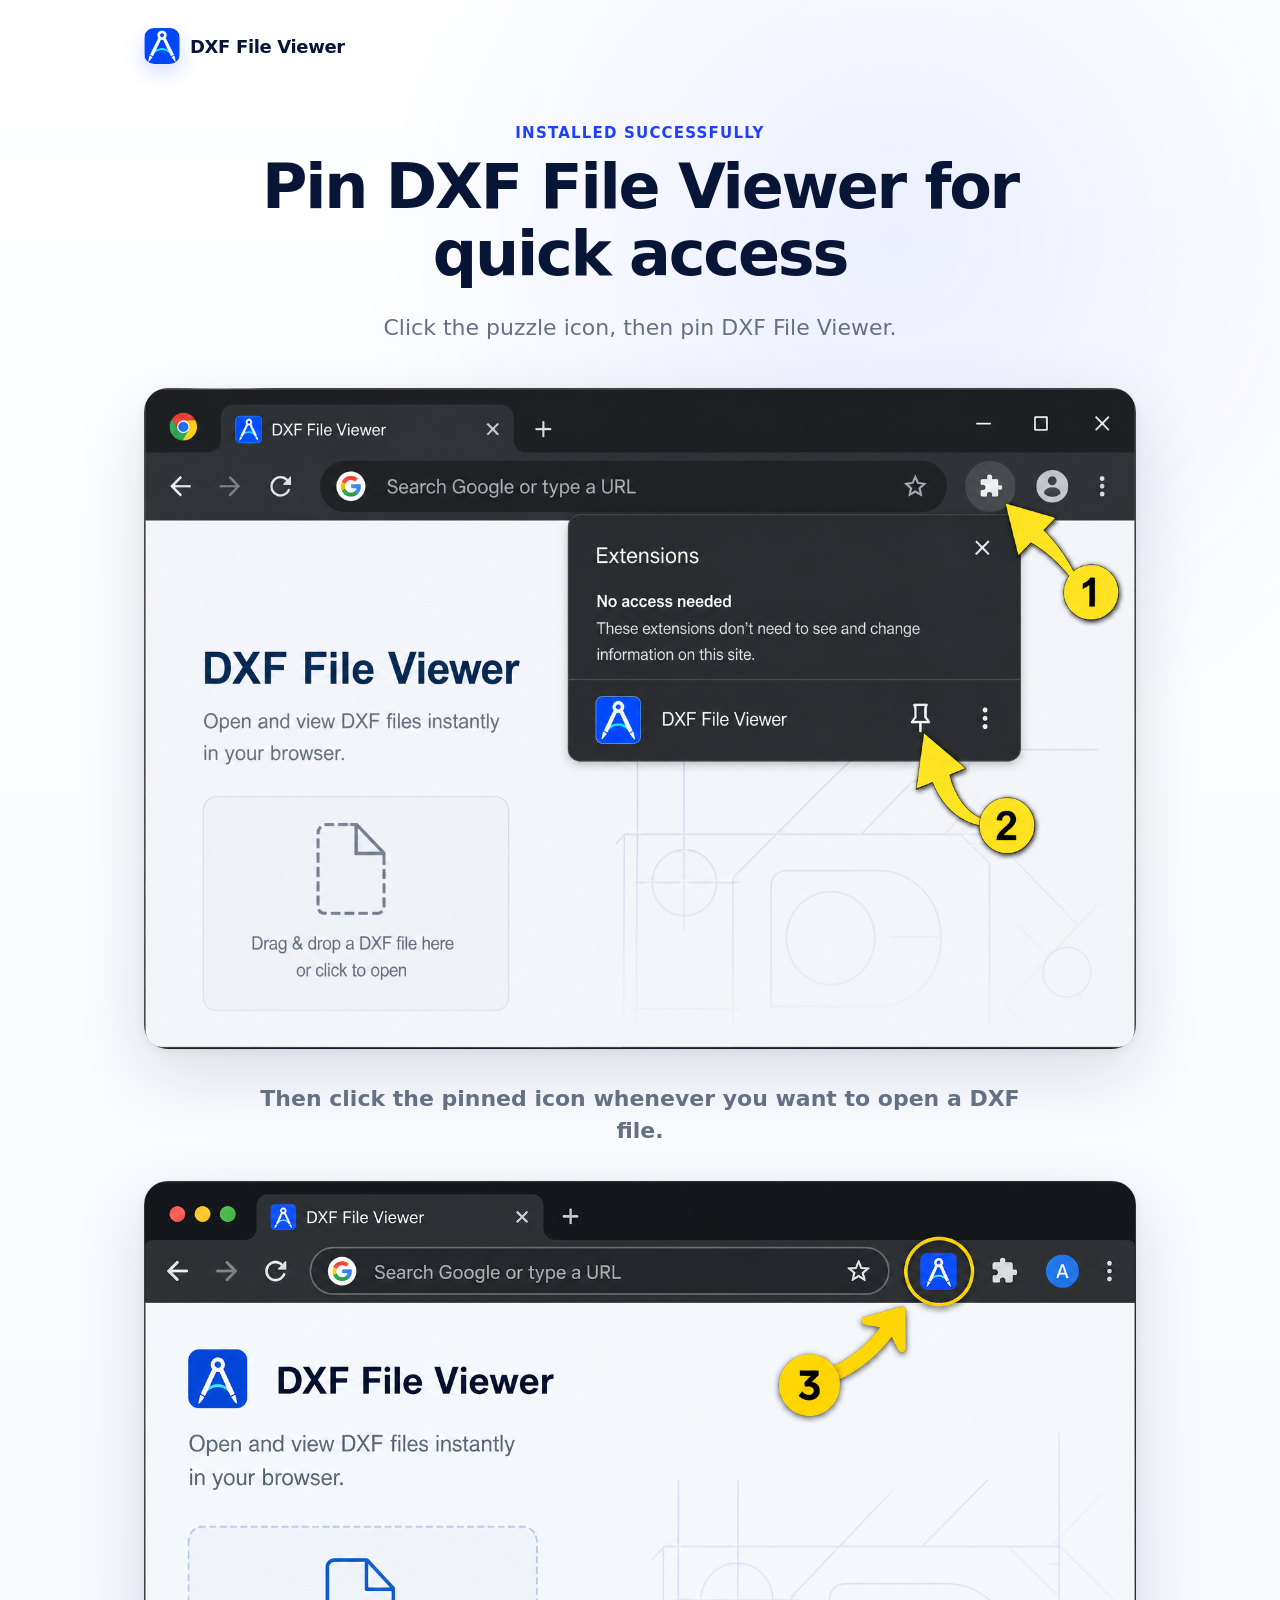
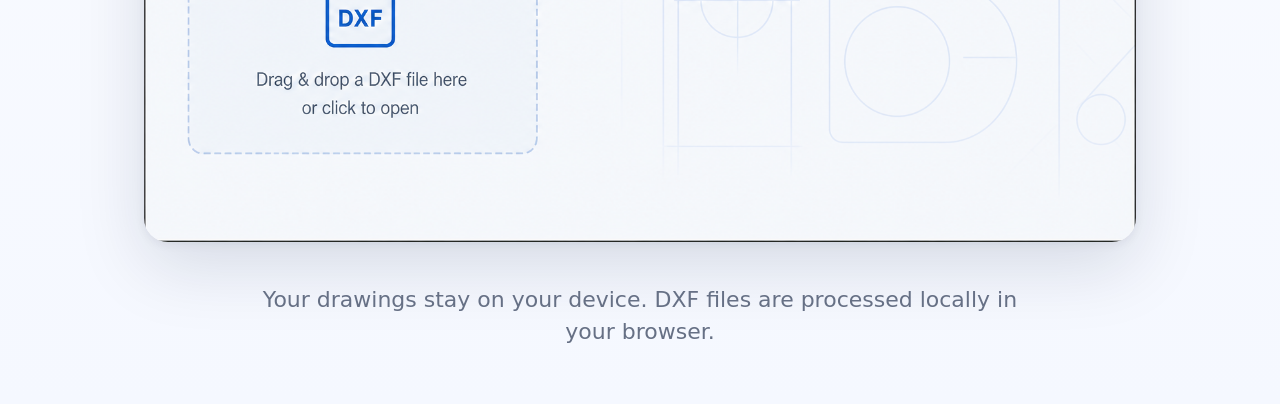
==== commit 0d07ee22: "Add welcome page favicon" ====
--- a/welcome/index.html
+++ b/welcome/index.html
@@ -8,6 +8,8 @@
       content="Pin DXF File Viewer in Chrome and open DXF drawings faster."
     />
     <title>DXF File Viewer is ready</title>
+    <link rel="icon" type="image/png" sizes="128x128" href="./assets/icon-128.png" />
+    <link rel="apple-touch-icon" href="./assets/icon-128.png" />
     <link rel="stylesheet" href="./styles.css" />
   </head>
   <body>
--- a/welcome/styles.css
+++ b/welcome/styles.css
@@ -41,8 +41,8 @@
 }
 
 .hero {
-  max-width: 760px;
-  margin: 56px auto 34px;
+  max-width: 820px;
+  margin: 56px auto 44px;
   text-align: center;
 }
 
@@ -58,10 +58,10 @@
 h1 {
   margin: 0;
   color: #071536;
-  font-size: clamp(42px, 6vw, 68px);
-  line-height: 0.98;
-  font-weight: 900;
-  letter-spacing: -0.055em;
+  font-size: clamp(42px, 5.4vw, 62px);
+  line-height: 1.08;
+  font-weight: 800;
+  letter-spacing: -0.035em;
 }
 
 .subtitle,
@@ -84,17 +84,19 @@
 .step {
   margin: 0;
   border-radius: 24px;
-  overflow: hidden;
-  background: #ffffff;
-  box-shadow:
-    0 24px 70px rgba(7, 21, 54, 0.13),
-    0 3px 10px rgba(7, 21, 54, 0.06);
+  overflow: visible;
+  background: transparent;
+  box-shadow: none;
 }
 
 .step img {
   display: block;
   width: 100%;
   height: auto;
+  border-radius: 24px;
+  box-shadow:
+    0 24px 70px rgba(7, 21, 54, 0.13),
+    0 3px 10px rgba(7, 21, 54, 0.06);
 }
 
 .step-caption {
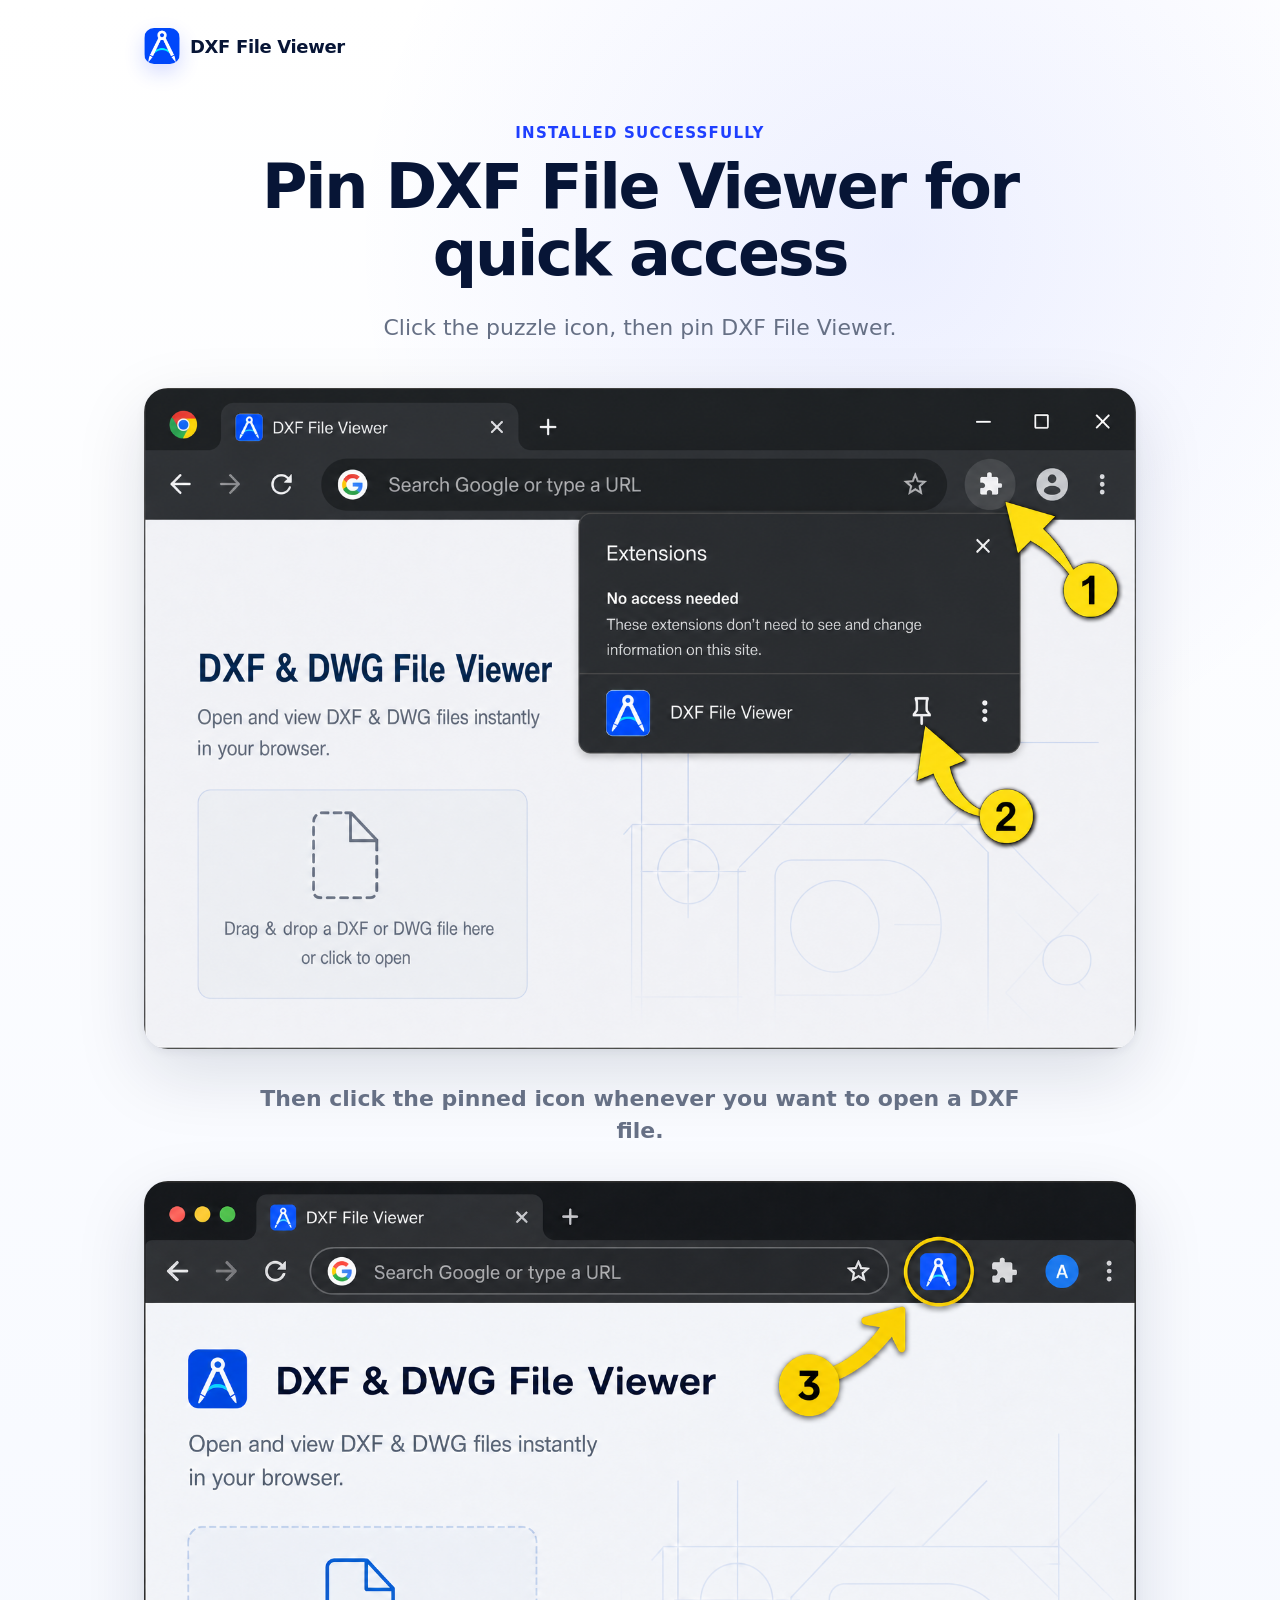
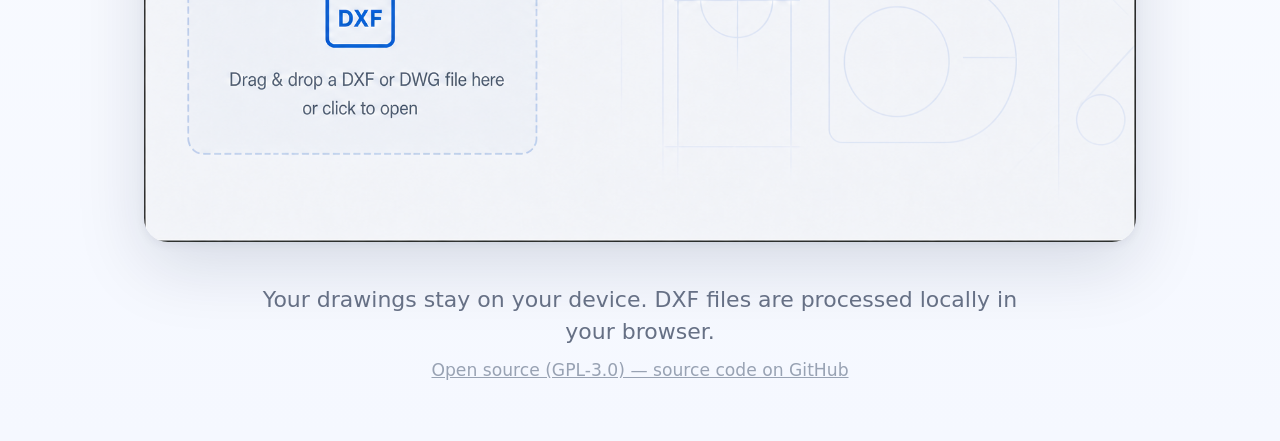
==== commit d8a77ddc: "Add subtle GPL source-code link to welcome page footer" ====
--- a/welcome/index.html
+++ b/welcome/index.html
@@ -47,6 +47,14 @@
 
       <footer class="privacy-note">
         Your drawings stay on your device. DXF files are processed locally in your browser.
+        <br />
+        <a
+          class="source-link"
+          href="https://github.com/AlexLyr/DXF-FIle-Viewer"
+          rel="license noopener"
+          target="_blank"
+          >Open source (GPL-3.0) — source code on GitHub</a
+        >
       </footer>
     </main>
   </body>
--- a/welcome/styles.css
+++ b/welcome/styles.css
@@ -112,6 +112,18 @@
   text-align: center;
 }
 
+.source-link {
+  display: inline-block;
+  margin-top: 10px;
+  color: #98a2b3;
+  font-size: 0.78em;
+  text-decoration: underline;
+}
+
+.source-link:hover {
+  color: #667085;
+}
+
 @media (max-width: 640px) {
   .page {
     padding: 18px 14px 36px;
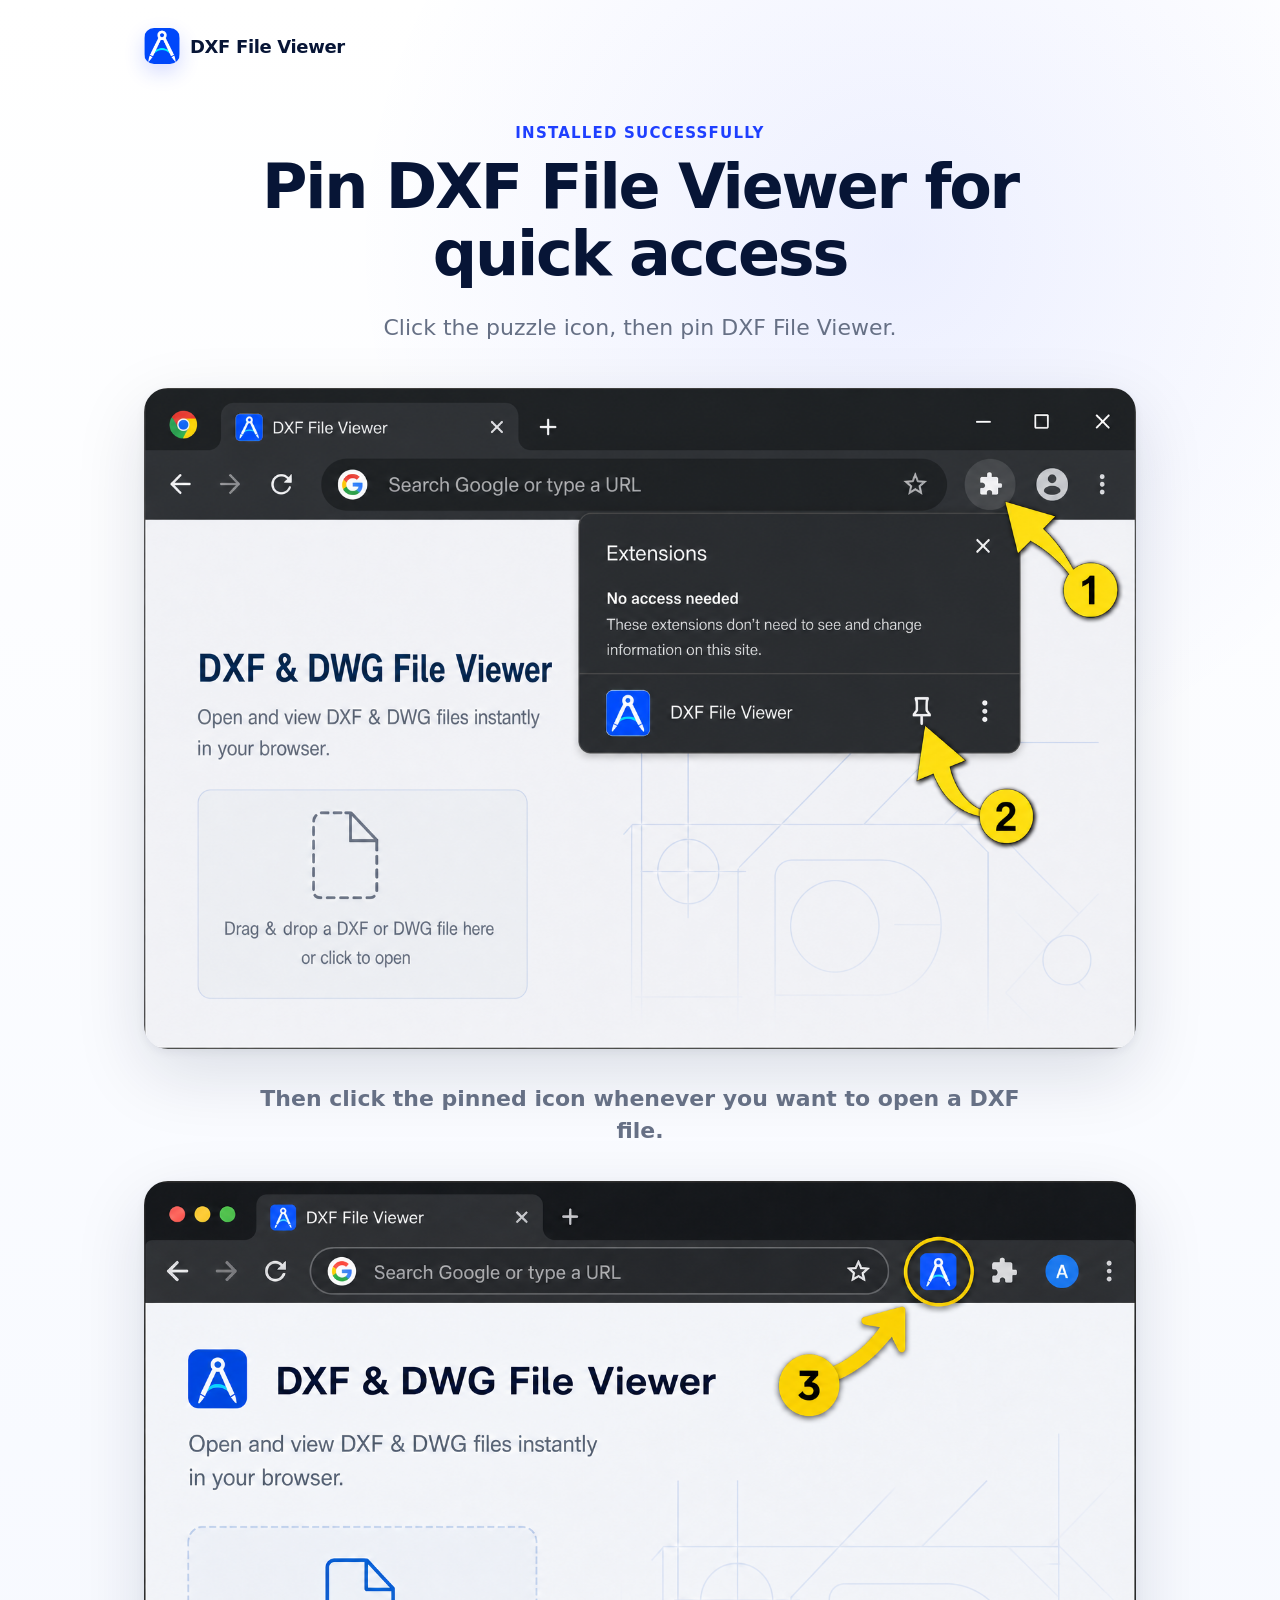
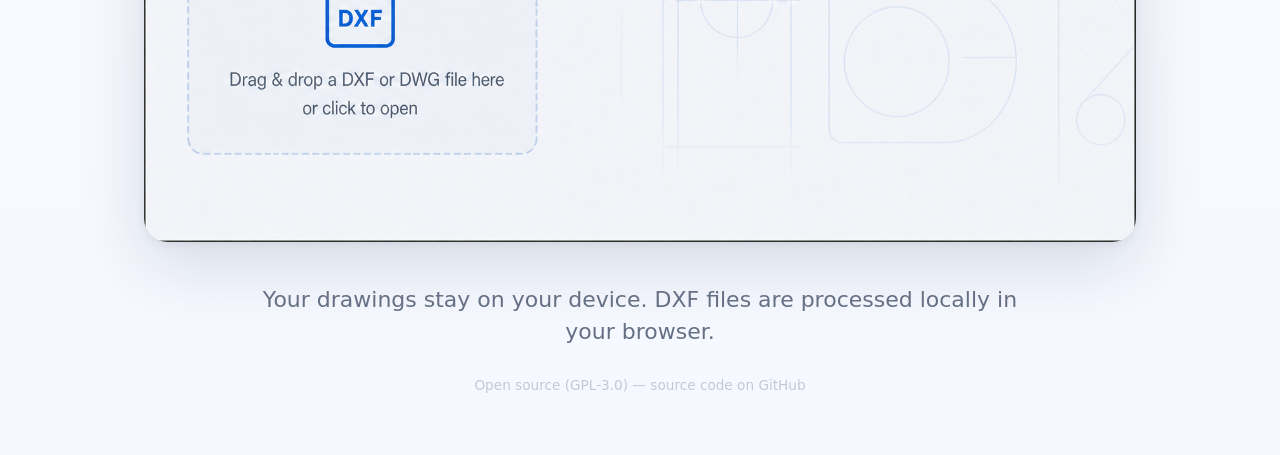
==== commit 865a2d5a: "Add Umami analytics to welcome page" ====
--- a/welcome/index.html
+++ b/welcome/index.html
@@ -11,6 +11,7 @@
     <link rel="icon" type="image/png" sizes="128x128" href="./assets/icon-128.png" />
     <link rel="apple-touch-icon" href="./assets/icon-128.png" />
     <link rel="stylesheet" href="./styles.css" />
+    <script defer src="https://cloud.umami.is/script.js" data-website-id="99235578-3915-4a83-b3e1-3061d73a6fee"></script>
   </head>
   <body>
     <main class="page">
--- a/welcome/styles.css
+++ b/welcome/styles.css
@@ -114,14 +114,15 @@
 
 .source-link {
   display: inline-block;
-  margin-top: 10px;
-  color: #98a2b3;
-  font-size: 0.78em;
-  text-decoration: underline;
+  margin-top: 28px;
+  color: #c2c9d4;
+  font-size: 0.62em;
+  text-decoration: none;
 }
 
 .source-link:hover {
-  color: #667085;
+  color: #98a2b3;
+  text-decoration: underline;
 }
 
 @media (max-width: 640px) {
